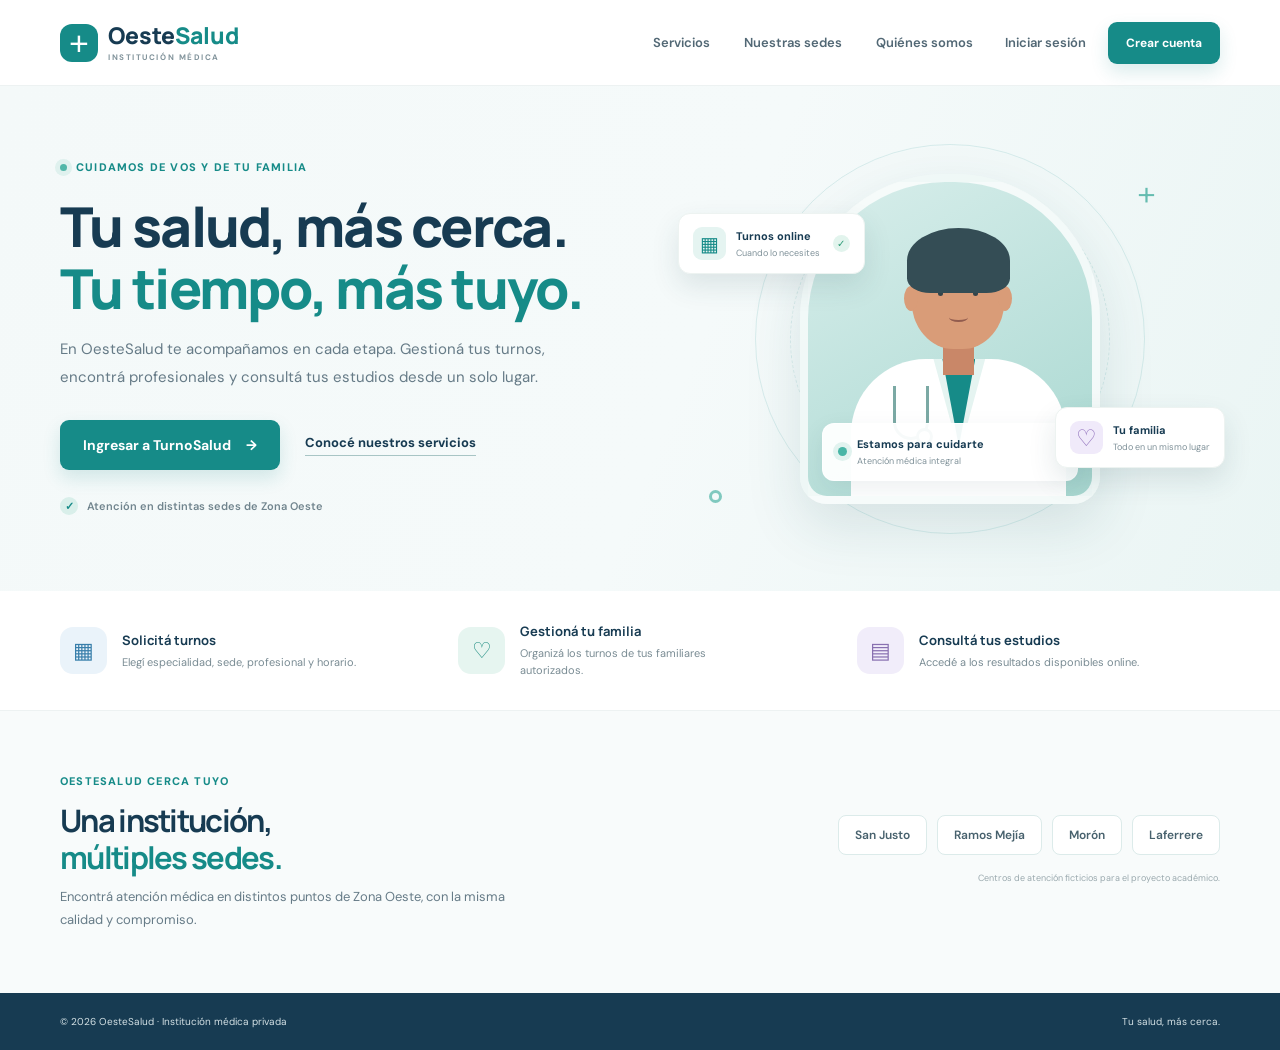
==== index.html @ de91139e "Pantallas" ====
<!doctype html>
<html lang="es">
  <head>
    <meta charset="UTF-8" />
    <meta name="viewport" content="width=device-width, initial-scale=1.0" />
    <title>OesteSalud | Atención médica más simple</title>
    <link rel="stylesheet" href="css/styles.css" />
    <link rel="preconnect" href="https://fonts.googleapis.com" />
    <link rel="preconnect" href="https://fonts.gstatic.com" crossorigin />
    <link
      href="https://fonts.googleapis.com/css2?family=DM+Sans:wght@400;500;600;700&family=Manrope:wght@600;700;800&display=swap"
      rel="stylesheet"
    />
  </head>
  <body>
    <header class="site-header">
      <div class="container nav-wrap">
        <a class="brand" href="#" aria-label="OesteSalud, inicio">
          <span class="brand-mark" aria-hidden="true">+</span>
          <span
            >Oeste<span class="brand-accent">Salud</span
            ><small>INSTITUCIÓN MÉDICA</small></span
          >
        </a>

        <nav class="main-nav" aria-label="Navegación principal">
          <a href="#servicios">Servicios</a>
          <a href="#sedes">Nuestras sedes</a>
          <a href="#nosotros">Quiénes somos</a>
        </nav>

        <div class="nav-actions">
          <a class="login-link" href="javascript:void(0)">Iniciar sesión</a>
          <a class="button button-small" href="javascript:void(0)"
            >Crear cuenta</a
          >
        </div>
      </div>
    </header>

    <main>
      <section class="hero">
        <div class="container hero-grid">
          <div class="hero-copy">
            <div class="eyebrow">
              <span></span> Cuidamos de vos y de tu familia
            </div>
            <h1>Tu salud, más cerca.<br /><span>Tu tiempo, más tuyo.</span></h1>
            <p class="hero-description">
              En OesteSalud te acompañamos en cada etapa. Gestioná tus turnos,
              encontrá profesionales y consultá tus estudios desde un solo
              lugar.
            </p>
            <div class="hero-actions">
              <a class="button" href="javascript:void(0)"
                >Ingresar a TurnoSalud <span aria-hidden="true">→</span></a
              >
              <a class="text-action" href="javascript:void(0)"
                >Conocé nuestros servicios</a
              >
            </div>
            <div class="trust-note">
              <span class="check-icon">✓</span>
              Atención en distintas sedes de Zona Oeste
            </div>
          </div>

          <div class="hero-visual" aria-label="Ilustración de atención médica">
            <div class="visual-orbit orbit-one"></div>
            <div class="visual-orbit orbit-two"></div>
            <div class="visual-card card-main">
              <div class="doctor-illustration">
                <div class="doctor-hair"></div>
                <div class="doctor-head">
                  <span class="eye eye-left"></span
                  ><span class="eye eye-right"></span
                  ><span class="smile"></span>
                </div>
                <div class="doctor-neck"></div>
                <div class="doctor-coat">
                  <span class="coat-shirt"></span
                  ><span class="stethoscope"></span>
                </div>
              </div>
              <div class="visual-caption">
                <span class="caption-dot"></span>
                <div>
                  <strong>Estamos para cuidarte</strong
                  ><small>Atención médica integral</small>
                </div>
              </div>
            </div>
            <div class="floating-card appointment-card">
              <span class="calendar-icon">▦</span>
              <div>
                <strong>Turnos online</strong><small>Cuando lo necesites</small>
              </div>
              <span class="mini-check">✓</span>
            </div>
            <div class="floating-card family-card">
              <span class="family-icon">♡</span>
              <div>
                <strong>Tu familia</strong><small>Todo en un mismo lugar</small>
              </div>
            </div>
            <div class="decor decor-plus">+</div>
            <div class="decor decor-circle"></div>
          </div>
        </div>
      </section>

      <section class="quick-benefits" id="servicios">
        <div class="container benefits-grid">
          <article class="benefit">
            <div class="benefit-icon icon-blue">▦</div>
            <div>
              <h3>Solicitá turnos</h3>
              <p>Elegí especialidad, sede, profesional y horario.</p>
            </div>
          </article>
          <article class="benefit">
            <div class="benefit-icon icon-mint">♡</div>
            <div>
              <h3>Gestioná tu familia</h3>
              <p>Organizá los turnos de tus familiares autorizados.</p>
            </div>
          </article>
          <article class="benefit">
            <div class="benefit-icon icon-lilac">▤</div>
            <div>
              <h3>Consultá tus estudios</h3>
              <p>Accedé a los resultados disponibles online.</p>
            </div>
          </article>
        </div>
      </section>

      <section class="locations" id="sedes">
        <div class="container locations-inner">
          <div>
            <span class="section-kicker">OESTESALUD CERCA TUYO</span>
            <h2>Una institución,<br /><span>múltiples sedes.</span></h2>
            <p>
              Encontrá atención médica en distintos puntos de Zona Oeste, con la
              misma calidad y compromiso.
            </p>
          </div>
          <div class="location-tags">
            <span>San Justo</span><span>Ramos Mejía</span><span>Morón</span
            ><span>Laferrere</span>
            <small
              >Centros de atención ficticios para el proyecto académico.</small
            >
          </div>
        </div>
      </section>
    </main>

    <footer id="nosotros">
      <div class="container footer-inner">
        <span>© 2026 OesteSalud · Institución médica privada</span>
        <span>Tu salud, más cerca.</span>
      </div>
    </footer>
  </body>
</html>
---- css/styles.css ----
/* OESTESALUD - Pantalla 1: Inicio
   Proyecto académico | Wireframe de mediana/alta fidelidad
*/
:root {
  --navy: #173b52;
  --teal: #168b88;
  --teal-dark: #107774;
  --ink: #203746;
  --muted: #667b87;
  --pale: #f2f8f8;
  --line: #e4eeee;
  --white: #ffffff;
}

* {
  box-sizing: border-box;
}
html {
  scroll-behavior: smooth;
}
body {
  margin: 0;
  color: var(--ink);
  background: var(--white);
  font-family: "DM Sans", Arial, sans-serif;
}
a {
  color: inherit;
  text-decoration: none;
}
.container {
  width: min(1160px, calc(100% - 64px));
  margin: 0 auto;
}

.site-header {
  height: 86px;
  display: flex;
  align-items: center;
  background: rgba(255, 255, 255, 0.96);
  border-bottom: 1px solid #edf2f2;
}
.nav-wrap {
  display: flex;
  align-items: center;
  justify-content: space-between;
  gap: 32px;
}
.brand {
  display: flex;
  align-items: center;
  gap: 10px;
  color: var(--navy);
  font:
    800 23px "Manrope",
    sans-serif;
  line-height: 1;
}
.brand-mark {
  width: 38px;
  height: 38px;
  display: grid;
  place-items: center;
  border-radius: 12px;
  color: white;
  background: var(--teal);
  font: 500 34px Arial;
}
.brand-accent {
  color: var(--teal);
}
.brand small {
  display: block;
  margin-top: 5px;
  color: #81939b;
  font:
    700 8px "DM Sans",
    sans-serif;
  letter-spacing: 1.55px;
}
.main-nav {
  display: flex;
  align-items: center;
  gap: 34px;
  margin-left: auto;
}
.main-nav a,
.login-link {
  color: #526875;
  font-size: 13px;
  font-weight: 600;
  transition: color 0.2s;
}
.main-nav a:hover,
.login-link:hover {
  color: var(--teal);
}
.nav-actions {
  display: flex;
  align-items: center;
  gap: 22px;
}
.button {
  display: inline-flex;
  align-items: center;
  justify-content: center;
  gap: 15px;
  min-height: 50px;
  padding: 0 23px;
  border-radius: 9px;
  background: var(--teal);
  color: white;
  font-size: 14px;
  font-weight: 700;
  box-shadow: 0 8px 18px rgba(22, 139, 136, 0.16);
  transition:
    background 0.2s,
    transform 0.2s;
}
.button:hover {
  background: var(--teal-dark);
  transform: translateY(-1px);
}
.button-small {
  min-height: 42px;
  padding: 0 18px;
  font-size: 12px;
}

.hero {
  overflow: hidden;
  background: linear-gradient(112deg, #f4f9f9 0%, #f5fafa 54%, #eaf5f4 100%);
}
.hero-grid {
  min-height: 505px;
  display: grid;
  grid-template-columns: 1.03fr 0.97fr;
  align-items: center;
  gap: 48px;
  padding-top: 44px;
  padding-bottom: 44px;
}
.hero-copy {
  padding: 18px 0 25px;
}
.eyebrow,
.section-kicker {
  display: inline-flex;
  align-items: center;
  gap: 9px;
  color: var(--teal);
  font-size: 11px;
  font-weight: 800;
  letter-spacing: 1.2px;
  text-transform: uppercase;
}
.eyebrow span {
  width: 7px;
  height: 7px;
  border-radius: 50%;
  background: #52b7a9;
  box-shadow: 0 0 0 5px #dff1ee;
}
h1,
h2 {
  margin: 19px 0 17px;
  color: var(--navy);
  font-family: "Manrope", sans-serif;
  letter-spacing: -1.7px;
}
h1 {
  font-size: clamp(39px, 4.3vw, 55px);
  line-height: 1.13;
  font-weight: 800;
}
h1 span,
h2 span {
  color: var(--teal);
}
.hero-description {
  max-width: 510px;
  margin: 0;
  color: var(--muted);
  font-size: 15px;
  line-height: 1.85;
}
.hero-actions {
  display: flex;
  align-items: center;
  gap: 25px;
  margin-top: 29px;
}
.text-action {
  color: var(--navy);
  font-size: 13px;
  font-weight: 700;
  border-bottom: 1px solid #a8c5c5;
  padding-bottom: 4px;
}
.trust-note {
  display: flex;
  align-items: center;
  gap: 9px;
  margin-top: 27px;
  color: #71858e;
  font-size: 11px;
  font-weight: 600;
}
.check-icon {
  display: grid;
  place-items: center;
  width: 18px;
  height: 18px;
  border-radius: 50%;
  background: #d9efea;
  color: var(--teal);
  font-size: 11px;
  font-weight: 800;
}

.hero-visual {
  min-height: 405px;
  position: relative;
  display: grid;
  place-items: center;
}
.visual-orbit {
  position: absolute;
  border: 1px solid rgba(22, 139, 136, 0.13);
  border-radius: 50%;
}
.orbit-one {
  width: 390px;
  height: 390px;
}
.orbit-two {
  width: 320px;
  height: 320px;
  border-style: dashed;
}
.visual-card {
  position: relative;
  width: 300px;
  height: 330px;
  overflow: hidden;
  border: 8px solid rgba(255, 255, 255, 0.8);
  border-radius: 145px 145px 27px 27px;
  background: linear-gradient(150deg, #d8eeeb, #a9d8d1);
  box-shadow: 0 22px 55px rgba(32, 83, 91, 0.13);
}
.doctor-illustration {
  position: absolute;
  inset: 0;
}
.doctor-head {
  position: absolute;
  z-index: 2;
  top: 55px;
  left: 103px;
  width: 94px;
  height: 112px;
  border-radius: 48% 48% 45% 45%;
  background: #d99c78;
}
.doctor-hair {
  position: absolute;
  z-index: 3;
  top: 46px;
  left: 99px;
  width: 103px;
  height: 65px;
  border-radius: 55% 55% 25% 25%;
  background: #344d55;
}
.doctor-head:before {
  content: "";
  position: absolute;
  top: 49px;
  left: -7px;
  width: 14px;
  height: 25px;
  border-radius: 50%;
  background: #d99c78;
}
.doctor-head:after {
  content: "";
  position: absolute;
  top: 49px;
  right: -7px;
  width: 14px;
  height: 25px;
  border-radius: 50%;
  background: #d99c78;
}
.eye {
  position: absolute;
  top: 54px;
  width: 5px;
  height: 5px;
  border-radius: 50%;
  background: #34444a;
}
.eye-left {
  left: 27px;
}
.eye-right {
  right: 27px;
}
.smile {
  position: absolute;
  left: 38px;
  top: 76px;
  width: 19px;
  height: 9px;
  border-bottom: 2px solid #925c4e;
  border-radius: 50%;
}
.doctor-neck {
  position: absolute;
  z-index: 1;
  top: 151px;
  left: 135px;
  width: 31px;
  height: 42px;
  background: #c98768;
}
.doctor-coat {
  position: absolute;
  top: 177px;
  left: 43px;
  width: 215px;
  height: 190px;
  border-radius: 75px 75px 0 0;
  background: #fff;
}
.doctor-coat:before {
  content: "";
  position: absolute;
  top: 0;
  left: 82px;
  width: 52px;
  height: 95px;
  background: #e5f4f1;
  clip-path: polygon(0 0, 100% 0, 50% 100%);
}
.coat-shirt {
  position: absolute;
  top: 0;
  left: 91px;
  width: 33px;
  height: 88px;
  background: #168b88;
  clip-path: polygon(0 0, 100% 0, 50% 100%);
}
.stethoscope {
  position: absolute;
  top: 27px;
  left: 42px;
  width: 36px;
  height: 54px;
  border: 3px solid #7ba9a4;
  border-top: 0;
  border-radius: 0 0 20px 20px;
}
.stethoscope:after {
  content: "";
  position: absolute;
  bottom: -8px;
  right: -7px;
  width: 11px;
  height: 11px;
  border: 3px solid #7ba9a4;
  border-radius: 50%;
  background: white;
}
.visual-caption {
  position: absolute;
  right: 14px;
  bottom: 15px;
  left: 14px;
  display: flex;
  align-items: center;
  gap: 10px;
  padding: 13px 15px;
  border: 1px solid rgba(255, 255, 255, 0.8);
  border-radius: 12px;
  background: rgba(255, 255, 255, 0.94);
  box-shadow: 0 8px 25px rgba(30, 70, 75, 0.08);
}
.caption-dot {
  width: 9px;
  height: 9px;
  border-radius: 50%;
  background: #48b6a6;
  box-shadow: 0 0 0 5px #e1f3ef;
}
.visual-caption strong,
.visual-caption small,
.floating-card strong,
.floating-card small {
  display: block;
}
.visual-caption strong,
.floating-card strong {
  color: var(--navy);
  font-size: 11px;
}
.visual-caption small,
.floating-card small {
  margin-top: 4px;
  color: #80929a;
  font-size: 9px;
}
.floating-card {
  position: absolute;
  z-index: 4;
  display: flex;
  align-items: center;
  gap: 10px;
  padding: 13px 14px;
  border: 1px solid #edf3f1;
  border-radius: 12px;
  background: white;
  box-shadow: 0 12px 28px rgba(36, 77, 84, 0.12);
}
.appointment-card {
  top: 77px;
  left: -3px;
}
.family-card {
  right: -5px;
  bottom: 73px;
}
.calendar-icon,
.family-icon {
  display: grid;
  place-items: center;
  width: 33px;
  height: 33px;
  border-radius: 9px;
  background: #e5f4f1;
  color: var(--teal);
  font-size: 20px;
}
.family-icon {
  background: #f0eafa;
  color: #9273bd;
  font-size: 23px;
}
.mini-check {
  display: grid;
  place-items: center;
  width: 17px;
  height: 17px;
  margin-left: 3px;
  border-radius: 50%;
  background: #e2f4ed;
  color: #2d9b76;
  font-size: 10px;
}
.decor {
  position: absolute;
  color: #65bcb0;
}
.decor-plus {
  top: 35px;
  right: 65px;
  font-size: 34px;
  font-weight: 300;
}
.decor-circle {
  bottom: 38px;
  left: 28px;
  width: 13px;
  height: 13px;
  border: 3px solid #80c9bf;
  border-radius: 50%;
}

.quick-benefits {
  padding: 31px 0;
  background: white;
  border-bottom: 1px solid #edf2f2;
}
.benefits-grid {
  display: grid;
  grid-template-columns: repeat(3, 1fr);
  gap: 35px;
}
.benefit {
  display: flex;
  align-items: center;
  gap: 15px;
}
.benefit-icon {
  flex: 0 0 47px;
  width: 47px;
  height: 47px;
  display: grid;
  place-items: center;
  border-radius: 13px;
  font-size: 22px;
}
.icon-blue {
  color: #377eaa;
  background: #eaf3fa;
}
.icon-mint {
  color: #218e83;
  background: #e6f5f0;
}
.icon-lilac {
  color: #8870b0;
  background: #f1edfa;
}
.benefit h3 {
  margin: 0 0 5px;
  color: var(--navy);
  font:
    700 13px "Manrope",
    sans-serif;
}
.benefit p {
  max-width: 240px;
  margin: 0;
  color: #7a8c94;
  font-size: 11px;
  line-height: 1.55;
}

.locations {
  padding: 58px 0 62px;
  background: #f8fbfb;
}
.locations-inner {
  display: flex;
  align-items: center;
  justify-content: space-between;
  gap: 60px;
}
h2 {
  margin: 12px 0 10px;
  font-size: 31px;
  line-height: 1.2;
}
.locations p {
  max-width: 480px;
  margin: 0;
  color: var(--muted);
  font-size: 13px;
  line-height: 1.7;
}
.location-tags {
  max-width: 440px;
  display: flex;
  flex-wrap: wrap;
  justify-content: flex-end;
  gap: 10px;
}
.location-tags span {
  padding: 11px 16px;
  border: 1px solid #dcebea;
  border-radius: 8px;
  background: white;
  color: #47616d;
  font-size: 12px;
  font-weight: 600;
}
.location-tags small {
  flex-basis: 100%;
  margin-top: 7px;
  color: #9aa9ae;
  text-align: right;
  font-size: 9px;
}
footer {
  padding: 22px 0;
  background: #173b52;
  color: #d4e1e5;
}
.footer-inner {
  display: flex;
  justify-content: space-between;
  gap: 20px;
  font-size: 10px;
}

/* Adaptación básica para pantallas más angostas */
@media (max-width: 900px) {
  .container {
    width: min(100% - 40px, 700px);
  }
  .main-nav {
    display: none;
  }
  .hero-grid {
    grid-template-columns: 1fr;
    gap: 10px;
  }
  .hero-copy {
    text-align: center;
  }
  .hero-description {
    margin: auto;
  }
  .hero-actions,
  .trust-note {
    justify-content: center;
  }
  .hero-visual {
    min-height: 390px;
  }
  .benefits-grid {
    grid-template-columns: 1fr;
    gap: 22px;
  }
  .locations-inner {
    align-items: flex-start;
    flex-direction: column;
    gap: 25px;
  }
  .location-tags {
    justify-content: flex-start;
  }
  .location-tags small {
    text-align: left;
  }
}
@media (max-width: 560px) {
  .site-header {
    height: 72px;
  }
  .container {
    width: calc(100% - 32px);
  }
  .brand {
    font-size: 20px;
  }
  .nav-actions {
    gap: 12px;
  }
  .login-link {
    font-size: 11px;
  }
  .button-small {
    min-height: 37px;
    padding: 0 12px;
    font-size: 10px;
  }
  h1 {
    font-size: 38px;
  }
  .hero-grid {
    padding-top: 35px;
  }
  .hero-actions {
    align-items: center;
    flex-direction: column;
    gap: 17px;
  }
  .hero-visual {
    transform: scale(0.83);
    transform-origin: top center;
    margin-bottom: -55px;
  }
  .footer-inner {
    flex-direction: column;
  }
}

/* =================================
   PANEL PRINCIPAL DEL PACIENTE
================================= */

.dashboard {
  max-width: 1150px;
  margin: 40px auto;
  padding: 0 25px;
}

.welcome {
  display: flex;
  justify-content: space-between;
  align-items: center;
  gap: 20px;
  margin-bottom: 35px;
}

.welcome h1 {
  color: #123f50;
  font-size: 30px;
  margin-bottom: 8px;
}

.welcome p {
  color: #647780;
  font-size: 15px;
}

.btn-primary {
  background-color: #087f8c;
  color: white;
  padding: 13px 22px;
  border-radius: 8px;
  text-decoration: none;
  font-weight: bold;
  transition: 0.3s;
}

.btn-primary:hover {
  background-color: #066873;
}

/* PRÓXIMO TURNO */

.next-appointment {
  background-color: white;
  border-radius: 12px;
  padding: 25px;
  margin-bottom: 40px;
  box-shadow: 0 3px 12px rgba(0, 0, 0, 0.06);
}

.section-heading {
  display: flex;
  justify-content: space-between;
  align-items: center;
  margin-bottom: 22px;
}

.section-heading h2,
.quick-access h2 {
  color: #123f50;
  font-size: 21px;
}

.status {
  background-color: #e1f5ed;
  color: #21845d;
  padding: 7px 14px;
  border-radius: 20px;
  font-size: 13px;
  font-weight: bold;
}

.appointment-info {
  display: flex;
  align-items: center;
  gap: 22px;
  flex-wrap: wrap;
}

.appointment-icon {
  background-color: #e4f5f5;
  color: #087f8c;
  font-size: 30px;
  width: 65px;
  height: 65px;
  border-radius: 12px;
  display: flex;
  align-items: center;
  justify-content: center;
}

.appointment-details {
  flex: 1;
}

.appointment-details h3 {
  color: #087f8c;
  margin-bottom: 10px;
}

.appointment-details p {
  color: #596d75;
  font-size: 14px;
  margin: 6px 0;
}

.btn-secondary {
  border: 1px solid #087f8c;
  color: #087f8c;
  padding: 10px 18px;
  border-radius: 7px;
  text-decoration: none;
  font-size: 14px;
  font-weight: bold;
}

.btn-secondary:hover {
  background-color: #e4f5f5;
}

/* ACCESOS RÁPIDOS */

.quick-access {
  margin-bottom: 40px;
}

.quick-access h2 {
  margin-bottom: 22px;
}

.access-grid {
  display: grid;
  grid-template-columns: repeat(4, 1fr);
  gap: 18px;
}

.access-card {
  background-color: white;
  border-radius: 12px;
  padding: 23px 18px;
  text-decoration: none;
  box-shadow: 0 3px 12px rgba(0, 0, 0, 0.05);
  transition: 0.3s;
}

.access-card:hover {
  transform: translateY(-4px);
  box-shadow: 0 5px 16px rgba(0, 0, 0, 0.1);
}

.access-icon {
  font-size: 30px;
  margin-bottom: 15px;
}

.access-card h3 {
  color: #123f50;
  font-size: 17px;
  margin-bottom: 10px;
}

.access-card p {
  color: #687b83;
  font-size: 13px;
  line-height: 1.5;
  min-height: 60px;
}

.access-card span {
  display: inline-block;
  color: #087f8c;
  font-weight: bold;
  font-size: 14px;
  margin-top: 12px;
}

/* INFORMACIÓN ADICIONAL */

.dashboard-bottom {
  display: grid;
  grid-template-columns: 1fr 1fr;
  gap: 20px;
  margin-bottom: 35px;
}

.info-card {
  background-color: #eaf5f6;
  padding: 23px;
  border-radius: 12px;
}

.info-card h3 {
  color: #123f50;
  margin-bottom: 10px;
}

.info-card p {
  color: #647780;
  font-size: 14px;
  margin-bottom: 15px;
}

.info-card a {
  color: #087f8c;
  font-weight: bold;
  text-decoration: none;
  font-size: 14px;
}

/* ENCABEZADO Y PIE */

.user-menu {
  display: flex;
  align-items: center;
  gap: 18px;
}

.user-name {
  color: #123f50;
  font-weight: bold;
  font-size: 14px;
}

.logout {
  color: #087f8c;
  text-decoration: none;
  font-size: 14px;
}

.footer {
  background-color: #123f50;
  color: white;
  text-align: center;
  padding: 20px;
  font-size: 13px;
}

/* ADAPTACIÓN A CELULARES */

@media (max-width: 850px) {
  .access-grid {
    grid-template-columns: repeat(2, 1fr);
  }

  .header {
    flex-wrap: wrap;
    gap: 15px;
  }

  .nav {
    flex-wrap: wrap;
  }
}

@media (max-width: 600px) {
  .dashboard {
    margin: 25px auto;
    padding: 0 15px;
  }

  .welcome {
    flex-direction: column;
    align-items: flex-start;
  }

  .welcome h1 {
    font-size: 25px;
  }

  .access-grid {
    grid-template-columns: 1fr;
  }

  .dashboard-bottom {
    grid-template-columns: 1fr;
  }

  .appointment-info {
    align-items: flex-start;
  }

  .appointment-details {
    min-width: 200px;
  }

  .user-menu {
    flex-wrap: wrap;
  }
}

/* =================================
   SOLICITAR UN TURNO
================================= */

.booking-container {
  max-width: 950px;
  margin: 40px auto;
  padding: 0 25px;
}

.booking-header {
  margin-bottom: 30px;
}

.back-link {
  display: inline-block;
  color: #087f8c;
  text-decoration: none;
  font-size: 14px;
  margin-bottom: 20px;
}

.booking-header h1 {
  color: #123f50;
  font-size: 30px;
  margin-bottom: 10px;
}

.booking-header p {
  color: #647780;
  font-size: 15px;
}

/* INDICADOR DE PASOS */

.booking-steps {
  display: flex;
  justify-content: center;
  align-items: center;
  gap: 70px;
  margin: 35px 0;
}

.step {
  display: flex;
  align-items: center;
  gap: 10px;
  color: #91a1a7;
}

.step span {
  width: 35px;
  height: 35px;
  border-radius: 50%;
  background-color: #e4ebed;
  display: flex;
  align-items: center;
  justify-content: center;
  font-weight: bold;
}

.step.active {
  color: #087f8c;
  font-weight: bold;
}

.step.active span {
  background-color: #087f8c;
  color: white;
}

.step p {
  font-size: 14px;
}

/* FORMULARIO */

.booking-form {
  background-color: white;
  padding: 35px;
  border-radius: 12px;
  box-shadow: 0 3px 12px rgba(0, 0, 0, 0.06);
  margin-bottom: 45px;
}

.booking-form h2 {
  color: #123f50;
  font-size: 22px;
  margin-bottom: 8px;
}

.form-description {
  color: #647780;
  font-size: 14px;
  margin-bottom: 28px;
}

.form-group {
  display: flex;
  flex-direction: column;
  margin-bottom: 22px;
}

.form-group label {
  color: #123f50;
  font-size: 14px;
  font-weight: bold;
  margin-bottom: 9px;
}

.form-group select {
  width: 100%;
  padding: 13px;
  border: 1px solid #d5e0e3;
  border-radius: 7px;
  background-color: #ffffff;
  color: #52666e;
  font-size: 14px;
  outline: none;
}

.form-group select:focus {
  border-color: #087f8c;
}

.form-group small {
  color: #829198;
  font-size: 12px;
  margin-top: 8px;
}

/* BOTONES DEL FORMULARIO */

.form-buttons {
  display: flex;
  justify-content: flex-end;
  align-items: center;
  gap: 15px;
  margin-top: 35px;
}

.btn-cancel {
  color: #647780;
  text-decoration: none;
  padding: 12px 20px;
  border-radius: 7px;
  font-size: 14px;
}

.btn-cancel:hover {
  background-color: #f0f4f5;
}

/* RESPONSIVE */

@media (max-width: 650px) {
  .booking-container {
    padding: 0 15px;
    margin: 25px auto;
  }

  .booking-header h1 {
    font-size: 25px;
  }

  .booking-steps {
    gap: 15px;
    justify-content: space-between;
  }

  .step {
    flex-direction: column;
    gap: 6px;
    text-align: center;
  }

  .step p {
    font-size: 11px;
  }

  .booking-form {
    padding: 22px;
  }

  .form-buttons {
    flex-direction: column-reverse;
    align-items: stretch;
  }

  .form-buttons a {
    text-align: center;
  }
}
/* =================================
   PROFESIONALES Y DISPONIBILIDAD
================================= */

.availability-container {
  max-width: 1050px;
  margin: 40px auto;
  padding: 0 25px;
}

.availability-header {
  margin-bottom: 25px;
}

.availability-header h1 {
  color: #123f50;
  font-size: 30px;
  margin-bottom: 10px;
}

.availability-header p {
  color: #647780;
  font-size: 15px;
}

/* RESUMEN DE BÚSQUEDA */

.search-summary {
  display: flex;
  align-items: center;
  justify-content: space-between;
  flex-wrap: wrap;
  gap: 20px;
  background-color: #eaf5f6;
  padding: 20px;
  border-radius: 10px;
  margin-bottom: 30px;
}

.search-summary div {
  display: flex;
  flex-direction: column;
  gap: 6px;
}

.search-summary span {
  color: #647780;
  font-size: 12px;
}

.search-summary strong {
  color: #123f50;
  font-size: 14px;
}

.search-summary a {
  color: #087f8c;
  text-decoration: none;
  font-size: 14px;
  font-weight: bold;
}

/* PASOS */

.step.completed {
  color: #21845d;
}

.step.completed span {
  background-color: #e1f5ed;
  color: #21845d;
}

/* LISTADO DE PROFESIONALES */

.professionals-section {
  margin-bottom: 45px;
}

.professionals-section h2 {
  color: #123f50;
  font-size: 22px;
  margin-bottom: 8px;
}

.availability-description {
  color: #647780;
  font-size: 14px;
  margin-bottom: 25px;
}

/* TARJETA DEL PROFESIONAL */

.professional-card {
  display: grid;
  grid-template-columns: 250px 1fr;
  gap: 25px;
  background-color: white;
  padding: 25px;
  border-radius: 12px;
  margin-bottom: 18px;
  box-shadow: 0 3px 12px rgba(0, 0, 0, 0.06);
}

/* INFORMACIÓN DEL MÉDICO */

.doctor-info {
  display: flex;
  align-items: flex-start;
  gap: 15px;
}

.doctor-avatar {
  width: 55px;
  height: 55px;
  min-width: 55px;
  border-radius: 50%;
  background-color: #e4f5f5;
  color: #087f8c;
  display: flex;
  align-items: center;
  justify-content: center;
  font-size: 17px;
  font-weight: bold;
}

.doctor-info h3 {
  color: #123f50;
  font-size: 16px;
  margin-bottom: 8px;
}

.doctor-info p {
  color: #647780;
  font-size: 13px;
  margin-bottom: 8px;
}

.doctor-location {
  color: #087f8c;
  font-size: 12px;
}

/* DISPONIBILIDAD */

.doctor-availability h4 {
  color: #123f50;
  font-size: 14px;
  margin-bottom: 12px;
}

.available-days {
  display: flex;
  flex-wrap: wrap;
  gap: 9px;
  margin-bottom: 20px;
}

.available-days span {
  background-color: #eaf5f6;
  color: #087f8c;
  padding: 8px 12px;
  border-radius: 6px;
  font-size: 12px;
  font-weight: bold;
}

/* HORARIOS */

.available-times {
  display: flex;
  flex-wrap: wrap;
  gap: 10px;
}

.time-option {
  cursor: pointer;
}

.time-option input {
  display: none;
}

.time-option span {
  display: inline-block;
  border: 1px solid #087f8c;
  color: #087f8c;
  padding: 9px 15px;
  border-radius: 6px;
  font-size: 13px;
  transition: 0.2s;
}

.time-option input:checked + span {
  background-color: #087f8c;
  color: white;
}

.time-option:hover span {
  background-color: #e4f5f5;
}

/* BOTONES */

.availability-buttons {
  display: flex;
  justify-content: flex-end;
  align-items: center;
  gap: 15px;
  margin-top: 30px;
}

/* RESPONSIVE */

@media (max-width: 750px) {
  .professional-card {
    grid-template-columns: 1fr;
    gap: 25px;
  }

  .search-summary {
    justify-content: flex-start;
  }

  .search-summary div {
    min-width: 40%;
  }
}

@media (max-width: 600px) {
  .availability-container {
    padding: 0 15px;
    margin: 25px auto;
  }

  .availability-header h1 {
    font-size: 25px;
  }

  .professional-card {
    padding: 20px;
  }

  .availability-buttons {
    flex-direction: column-reverse;
    align-items: stretch;
  }

  .availability-buttons a {
    text-align: center;
  }

  .booking-steps {
    gap: 15px;
  }
}

/* =================================
   CONFIRMACIÓN DEL TURNO
================================= */

.confirmation-container {
  max-width: 850px;
  margin: 40px auto;
  padding: 0 25px;
}

.confirmation-header {
  margin-bottom: 25px;
}

.confirmation-header h1 {
  color: #123f50;
  font-size: 30px;
  margin-bottom: 10px;
}

.confirmation-header p {
  color: #647780;
  font-size: 15px;
}

/* TARJETA DE CONFIRMACIÓN */

.confirmation-card {
  background-color: white;
  padding: 30px;
  border-radius: 12px;
  box-shadow: 0 3px 12px rgba(0, 0, 0, 0.06);
  margin-bottom: 45px;
}

.confirmation-card-header {
  display: flex;
  justify-content: space-between;
  align-items: center;
  flex-wrap: wrap;
  gap: 12px;
  margin-bottom: 25px;
}

.confirmation-card-header h2 {
  color: #123f50;
  font-size: 21px;
}

.review-label {
  background-color: #fff4dc;
  color: #9a6b12;
  padding: 7px 12px;
  border-radius: 20px;
  font-size: 12px;
  font-weight: bold;
}

/* SECCIONES DE DATOS */

.confirmation-section {
  border-top: 1px solid #e6edef;
  padding: 20px 0;
}

.confirmation-section h3 {
  color: #087f8c;
  font-size: 16px;
  margin-bottom: 15px;
}

.detail-row {
  display: flex;
  justify-content: space-between;
  gap: 20px;
  margin-bottom: 12px;
}

.detail-row span {
  color: #647780;
  font-size: 14px;
}

.detail-row strong {
  color: #123f50;
  font-size: 14px;
  text-align: right;
}

/* BOTONES */

.confirmation-buttons {
  display: flex;
  justify-content: flex-end;
  align-items: center;
  gap: 15px;
  border-top: 1px solid #e6edef;
  padding-top: 25px;
  margin-top: 10px;
}

.confirmation-buttons button {
  border: none;
  cursor: pointer;
  font-size: 14px;
}

/* MENSAJE DE ÉXITO */

.success-message {
  background-color: white;
  padding: 45px 30px;
  border-radius: 12px;
  text-align: center;
  box-shadow: 0 3px 12px rgba(0, 0, 0, 0.06);
  margin: 35px 0 45px;
}

.success-icon {
  width: 75px;
  height: 75px;
  background-color: #e1f5ed;
  color: #21845d;
  border-radius: 50%;
  display: flex;
  align-items: center;
  justify-content: center;
  font-size: 38px;
  font-weight: bold;
  margin: 0 auto 22px;
}

.success-message h2 {
  color: #123f50;
  font-size: 25px;
  margin-bottom: 12px;
}

.success-message p {
  color: #647780;
  font-size: 14px;
  line-height: 1.6;
  margin-bottom: 20px;
}

.success-details {
  background-color: #eaf5f6;
  padding: 18px;
  border-radius: 8px;
  display: flex;
  flex-direction: column;
  gap: 8px;
  margin: 25px auto;
  max-width: 300px;
}

.success-details span {
  color: #647780;
  font-size: 13px;
}

.success-details strong {
  color: #087f8c;
  font-size: 19px;
}

.success-message .success-note {
  font-size: 13px;
  margin-bottom: 25px;
}

/* RESPONSIVE */

@media (max-width: 600px) {
  .confirmation-container {
    padding: 0 15px;
    margin: 25px auto;
  }

  .confirmation-header h1 {
    font-size: 25px;
  }

  .confirmation-card {
    padding: 22px;
  }

  .detail-row {
    flex-direction: column;
    gap: 5px;
  }

  .detail-row strong {
    text-align: left;
  }

  .confirmation-buttons {
    flex-direction: column-reverse;
    align-items: stretch;
  }

  .confirmation-buttons a,
  .confirmation-buttons button {
    text-align: center;
  }

  .success-message {
    padding: 30px 20px;
  }
}
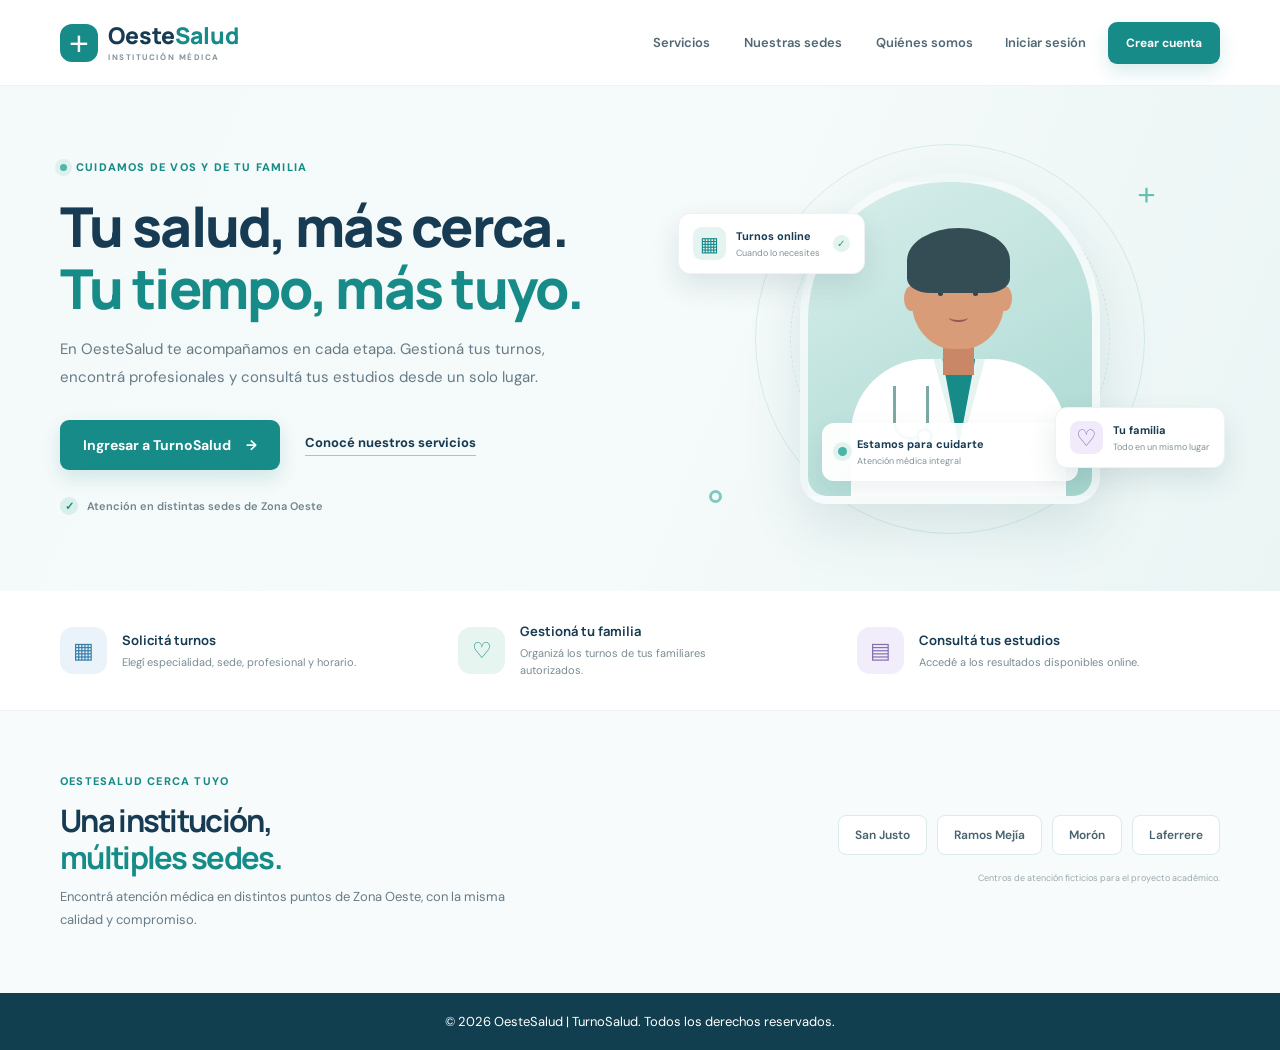
==== commit 23d51954: "fix header & href" ====
--- a/index.html
+++ b/index.html
@@ -158,8 +158,7 @@
 
     <footer id="nosotros">
       <div class="container footer-inner">
-        <span>© 2026 OesteSalud · Institución médica privada</span>
-        <span>Tu salud, más cerca.</span>
+        © 2026 OesteSalud | TurnoSalud. Todos los derechos reservados.
       </div>
     </footer>
   </body>
--- a/css/styles.css
+++ b/css/styles.css
@@ -574,15 +574,15 @@
   font-size: 9px;
 }
 footer {
-  padding: 22px 0;
-  background: #173b52;
-  color: #d4e1e5;
+  padding: 20px;
+  background-color: #123f50;
+  color: white;
+  text-align: center;
+  font-size: 13px;
 }
 .footer-inner {
-  display: flex;
-  justify-content: space-between;
-  gap: 20px;
-  font-size: 10px;
+  text-align: center;
+  font-size: inherit;
 }
 
 /* Adaptación básica para pantallas más angostas */
@@ -641,6 +641,9 @@
   }
   .login-link {
     font-size: 11px;
+  }
+  .logged-in-actions .login-link {
+    display: none;
   }
   .button-small {
     min-height: 37px;
@@ -898,14 +901,6 @@
   color: #087f8c;
   text-decoration: none;
   font-size: 14px;
-}
-
-.footer {
-  background-color: #123f50;
-  color: white;
-  text-align: center;
-  padding: 20px;
-  font-size: 13px;
 }
 
 /* ADAPTACIÓN A CELULARES */
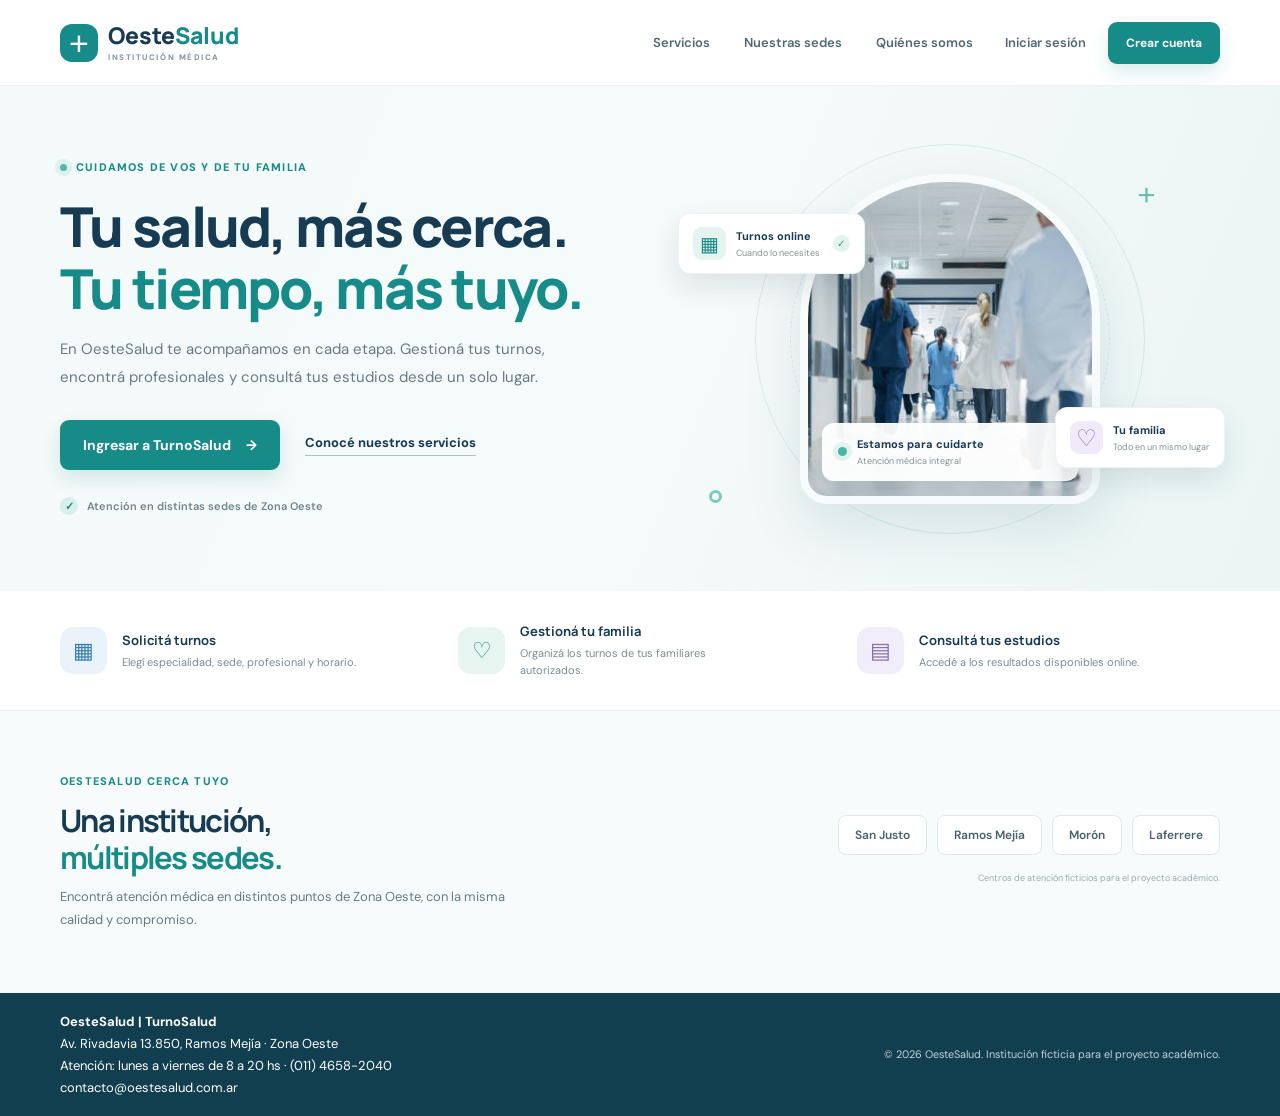
==== commit a5b77807: "Mejora el panel y la gestion de turnos" ====
--- a/index.html
+++ b/index.html
@@ -30,7 +30,7 @@
         </nav>
 
         <div class="nav-actions">
-          <a class="login-link" href="javascript:void(0)">Iniciar sesión</a>
+          <a class="login-link" href="pages/panel-principal.html">Iniciar sesión</a>
           <a class="button button-small" href="javascript:void(0)"
             >Crear cuenta</a
           >
@@ -52,7 +52,7 @@
               lugar.
             </p>
             <div class="hero-actions">
-              <a class="button" href="javascript:void(0)"
+              <a class="button" href="pages/panel-principal.html"
                 >Ingresar a TurnoSalud <span aria-hidden="true">→</span></a
               >
               <a class="text-action" href="javascript:void(0)"
@@ -65,23 +65,15 @@
             </div>
           </div>
 
-          <div class="hero-visual" aria-label="Ilustración de atención médica">
+          <div class="hero-visual" aria-label="Fotografía de una institución de salud">
             <div class="visual-orbit orbit-one"></div>
             <div class="visual-orbit orbit-two"></div>
             <div class="visual-card card-main">
-              <div class="doctor-illustration">
-                <div class="doctor-hair"></div>
-                <div class="doctor-head">
-                  <span class="eye eye-left"></span
-                  ><span class="eye eye-right"></span
-                  ><span class="smile"></span>
-                </div>
-                <div class="doctor-neck"></div>
-                <div class="doctor-coat">
-                  <span class="coat-shirt"></span
-                  ><span class="stethoscope"></span>
-                </div>
-              </div>
+              <img
+                class="institution-photo"
+                src="images/oestesalud-institucion.png"
+                alt="Pasillo de una institución médica con profesionales de salud"
+              />
               <div class="visual-caption">
                 <span class="caption-dot"></span>
                 <div>
@@ -158,7 +150,13 @@
 
     <footer id="nosotros">
       <div class="container footer-inner">
-        © 2026 OesteSalud | TurnoSalud. Todos los derechos reservados.
+        <div>
+          <strong>OesteSalud | TurnoSalud</strong>
+          <p>Av. Rivadavia 13.850, Ramos Mejía · Zona Oeste</p>
+          <p>Atención: lunes a viernes de 8 a 20 hs · (011) 4658-2040</p>
+          <a href="mailto:contacto@oestesalud.com.ar">contacto@oestesalud.com.ar</a>
+        </div>
+        <small>© 2026 OesteSalud. Institución ficticia para el proyecto académico.</small>
       </div>
     </footer>
   </body>
--- a/css/styles.css
+++ b/css/styles.css
@@ -1368,7 +1368,479 @@
     grid-template-columns: 1fr;
     gap: 25px;
   }
-
+}
+
+/* Ajustes solicitados para el inicio y el panel, conservando la estética del sitio */
+.institution-photo {
+  position: absolute;
+  inset: 0;
+  width: 100%;
+  height: 100%;
+  object-fit: cover;
+  object-position: center;
+}
+.visual-card.card-main {
+  background: #d8eeeb;
+}
+
+.footer-inner {
+  display: flex;
+  align-items: center;
+  justify-content: space-between;
+  gap: 20px;
+  text-align: left;
+}
+.footer-inner p {
+  margin: 5px 0;
+}
+.footer-inner a {
+  color: #fff;
+}
+.footer-inner small {
+  color: #c4d2d6;
+}
+
+.dashboard .welcome {
+  display: block;
+  margin-bottom: 26px;
+  padding: 22px 26px;
+  border: 1px solid #dbe9e9;
+  border-radius: 12px;
+  background: linear-gradient(105deg, #f1f8f8 0%, #ffffff 78%);
+}
+.dashboard-kicker {
+  color: #087f8c;
+  font-size: 11px;
+  font-weight: 800;
+  letter-spacing: 1.1px;
+}
+.dashboard .welcome h1 {
+  margin: 7px 0;
+  letter-spacing: -0.5px;
+}
+.dashboard .welcome p {
+  margin: 0 0 16px;
+}
+.dashboard h2,
+.dashboard h3 {
+  letter-spacing: -0.4px;
+}
+.dashboard .welcome .btn-primary {
+  display: inline-block;
+}
+.appointments-layout {
+  display: grid;
+  grid-template-columns: minmax(0, 1fr) 260px;
+  gap: 20px;
+  margin-bottom: 38px;
+}
+.next-appointments,
+.upcoming-highlight {
+  padding: 23px;
+  border-radius: 12px;
+  background: #fff;
+  box-shadow: 0 3px 12px rgba(0, 0, 0, 0.06);
+}
+.next-appointments .section-heading {
+  align-items: center;
+  margin-bottom: 14px;
+}
+.next-appointments .section-heading h2 {
+  margin: 0 0 5px;
+}
+.turn-horizon {
+  color: #647780;
+  font-size: 13px;
+}
+#turnHorizon {
+  border: 1px solid #cbd9dc;
+  border-radius: 7px;
+  padding: 9px 12px;
+  color: #123f50;
+  background: #fff;
+}
+.appointment-carousel {
+  display: grid;
+  grid-template-columns: 36px minmax(0, 1fr) 36px;
+  align-items: center;
+  gap: 10px;
+  min-height: 210px;
+}
+.carousel-control {
+  width: 36px;
+  height: 36px;
+  border: 1px solid #cbd9dc;
+  border-radius: 50%;
+  background: #fff;
+  color: #087f8c;
+  font-size: 24px;
+  cursor: pointer;
+}
+.carousel-control:hover {
+  background: #e4f5f5;
+}
+.appointment-carousel .appointment-info {
+  align-items: flex-start;
+  flex-wrap: nowrap;
+}
+.appointment-carousel .appointment-details .status {
+  display: inline-block;
+  margin-bottom: 8px;
+}
+.empty-appointments {
+  grid-column: 1 / -1;
+  padding: 20px;
+  border-radius: 10px;
+  background: #f5f9f9;
+  color: #123f50;
+  text-align: center;
+}
+.empty-appointments p {
+  margin: 8px 0 0;
+  color: #647780;
+  font-size: 14px;
+}
+.carousel-control:disabled {
+  color: #a4b2b7;
+  cursor: default;
+  background: #f5f7f8;
+}
+.carousel-indicators {
+  display: flex;
+  justify-content: center;
+  gap: 7px;
+}
+.carousel-indicators button {
+  width: 8px;
+  height: 8px;
+  padding: 0;
+  border: 0;
+  border-radius: 10px;
+  background: #cbd9dc;
+  cursor: pointer;
+}
+.carousel-indicators button.active {
+  width: 22px;
+  background: #087f8c;
+}
+.upcoming-highlight {
+  background: #123f50;
+  color: #fff;
+}
+.highlight-label {
+  color: #b7d9d8;
+  font-size: 11px;
+  font-weight: 800;
+  letter-spacing: 1px;
+}
+.highlight-date {
+  display: flex;
+  width: 64px;
+  height: 64px;
+  margin: 17px 0;
+  border-radius: 10px;
+  flex-direction: column;
+  align-items: center;
+  justify-content: center;
+  background: #e4f5f5;
+  color: #123f50;
+}
+.highlight-date strong {
+  font-size: 26px;
+  line-height: 1;
+}
+.highlight-date span {
+  font-size: 11px;
+  font-weight: 800;
+}
+.upcoming-highlight h3 {
+  margin: 0 0 8px;
+}
+.upcoming-highlight p {
+  margin: 5px 0;
+  color: #e0eaec;
+  font-size: 14px;
+}
+.upcoming-highlight .status {
+  display: inline-block;
+  margin-top: 10px;
+}
+.dashboard .access-grid {
+  grid-template-columns: repeat(3, 1fr);
+}
+.dashboard .access-card {
+  display: flex;
+  min-height: 235px;
+  flex-direction: column;
+}
+.dashboard .access-card p {
+  flex: 1;
+}
+.available-days .day-option {
+  padding: 8px 12px;
+  border: 0;
+  border-radius: 6px;
+  background: #eaf5f6;
+  color: #087f8c;
+  font-size: 12px;
+  font-weight: 700;
+  cursor: pointer;
+  transition: background-color 0.2s, color 0.2s;
+}
+.available-days .day-option:hover,
+.time-option:hover span {
+  background-color: #e1e4e8;
+  color: #43515a;
+}
+.available-days .day-option.selected {
+  background-color: #dff1e8;
+  color: #17764e;
+  font-weight: 800;
+  box-shadow: inset 0 0 0 2px #4ba77a;
+}
+.time-option span {
+  border-color: #d2d9de;
+  color: #43515a;
+  font-weight: 600;
+}
+.time-option input:checked + span {
+  border-color: #21845d;
+  background-color: #dff1e8;
+  color: #17764e;
+  font-weight: 800;
+}
+
+.family-form-grid {
+  display: grid;
+  grid-template-columns: repeat(2, minmax(0, 1fr));
+  column-gap: 18px;
+}
+.family-container {
+  max-width: 1150px;
+}
+.family-workspace {
+  display: grid;
+  grid-template-columns: minmax(250px, 0.8fr) minmax(0, 1.6fr);
+  align-items: start;
+  gap: 22px;
+}
+.family-overview {
+  padding: 26px;
+  border-radius: 12px;
+  background: #eaf5f6;
+}
+.family-overview-icon {
+  display: grid;
+  width: 48px;
+  height: 48px;
+  margin-bottom: 18px;
+  place-items: center;
+  border-radius: 12px;
+  background: #d3ecea;
+  color: #087f8c;
+  font-size: 27px;
+}
+.family-overview h2 {
+  margin: 0 0 9px;
+  color: #123f50;
+  font-size: 20px;
+  letter-spacing: -0.5px;
+}
+.family-overview > p {
+  margin: 0 0 20px;
+  color: #647780;
+  font-size: 14px;
+  line-height: 1.6;
+}
+.family-overview .family-list {
+  grid-template-columns: 1fr;
+}
+.family-empty {
+  margin: 0;
+  padding: 15px;
+  border: 1px dashed #b6d2d3;
+  border-radius: 9px;
+  color: #647780;
+  font-size: 13px;
+  line-height: 1.5;
+}
+.family-container .booking-form {
+  margin-bottom: 35px;
+}
+.family-form-grid input,
+.family-form-grid select {
+  width: 100%;
+  min-height: 44px;
+  padding: 11px 13px;
+  border: 1px solid #d5e0e3;
+  border-radius: 7px;
+  background: #fff;
+  color: #52666e;
+  font: inherit;
+}
+.family-form-grid input:focus,
+.family-form-grid select:focus {
+  border-color: #087f8c;
+  outline: 2px solid rgba(8, 127, 140, 0.15);
+}
+.family-form-grid .form-group {
+  margin-bottom: 8px;
+}
+.family-message {
+  min-height: 20px;
+  color: #17764e;
+  font-size: 14px;
+}
+.family-form-grid + .family-message {
+  margin-top: 12px;
+}
+.family-form-grid ~ .form-buttons button {
+  border: 0;
+  cursor: pointer;
+  font: inherit;
+}
+.family-records {
+  margin: 0 0 45px;
+}
+.family-records h2 {
+  color: #123f50;
+  font-size: 22px;
+}
+.family-list {
+  display: grid;
+  grid-template-columns: repeat(2, minmax(0, 1fr));
+  gap: 14px;
+  color: #647780;
+}
+.family-record {
+  display: flex;
+  flex-direction: column;
+  gap: 6px;
+  padding: 18px;
+  border-radius: 10px;
+  background: #fff;
+  box-shadow: 0 3px 12px rgba(0, 0, 0, 0.06);
+}
+.family-record strong {
+  color: #123f50;
+}
+.family-record span {
+  color: #647780;
+  font-size: 13px;
+}
+.study-list {
+  display: grid;
+  gap: 16px;
+  margin-bottom: 45px;
+}
+.study-card {
+  padding: 22px 24px;
+  border-radius: 12px;
+  background: #fff;
+  box-shadow: 0 3px 12px rgba(0, 0, 0, 0.06);
+}
+.study-card-heading {
+  display: grid;
+  grid-template-columns: 48px minmax(0, 1fr) auto;
+  align-items: center;
+  gap: 14px;
+}
+.study-icon {
+  display: grid;
+  width: 46px;
+  height: 46px;
+  place-items: center;
+  border-radius: 10px;
+  background: #e4f5f5;
+  color: #087f8c;
+  font-size: 24px;
+}
+.study-card-heading h2 {
+  margin: 0;
+  color: #123f50;
+  font-size: 18px;
+  letter-spacing: -0.3px;
+}
+.study-date {
+  margin: 0 0 4px;
+  color: #647780;
+  font-size: 12px;
+}
+.study-result {
+  margin: 18px 0 0 62px;
+  color: #52666e;
+  font-size: 14px;
+}
+.study-result summary {
+  width: fit-content;
+  color: #087f8c;
+  font-weight: 700;
+  cursor: pointer;
+}
+.study-status-pending {
+  padding: 7px 12px;
+  border-radius: 20px;
+  background: #fff4d8;
+  color: #8a6413;
+  font-size: 13px;
+  font-weight: 700;
+}
+.study-note {
+  margin: 16px 0 0 62px;
+  color: #647780;
+  font-size: 14px;
+}
+
+@media (max-width: 850px) {
+  .appointments-layout {
+    grid-template-columns: minmax(0, 1fr) 220px;
+  }
+}
+@media (max-width: 600px) {
+  .family-workspace {
+    grid-template-columns: 1fr;
+  }
+  .family-overview {
+    order: 1;
+  }
+  .family-form-grid,
+  .family-list {
+    grid-template-columns: 1fr;
+  }
+  .study-card-heading {
+    grid-template-columns: 46px minmax(0, 1fr);
+  }
+  .study-card-heading > .status,
+  .study-card-heading > .study-status-pending {
+    grid-column: 2;
+    justify-self: start;
+  }
+  .study-result,
+  .study-note {
+    margin-left: 0;
+  }
+  .appointments-layout {
+    grid-template-columns: 1fr;
+  }
+  .dashboard .access-grid {
+    grid-template-columns: 1fr;
+  }
+  .appointment-carousel .appointment-info {
+    flex-wrap: wrap;
+  }
+  .appointment-carousel .appointment-details {
+    min-width: 150px;
+  }
+  .upcoming-highlight {
+    min-height: 240px;
+  }
+  .footer-inner {
+    align-items: flex-start;
+    flex-direction: column;
+  }
+
+}
+@media (max-width: 750px) {
   .search-summary {
     justify-content: flex-start;
   }
